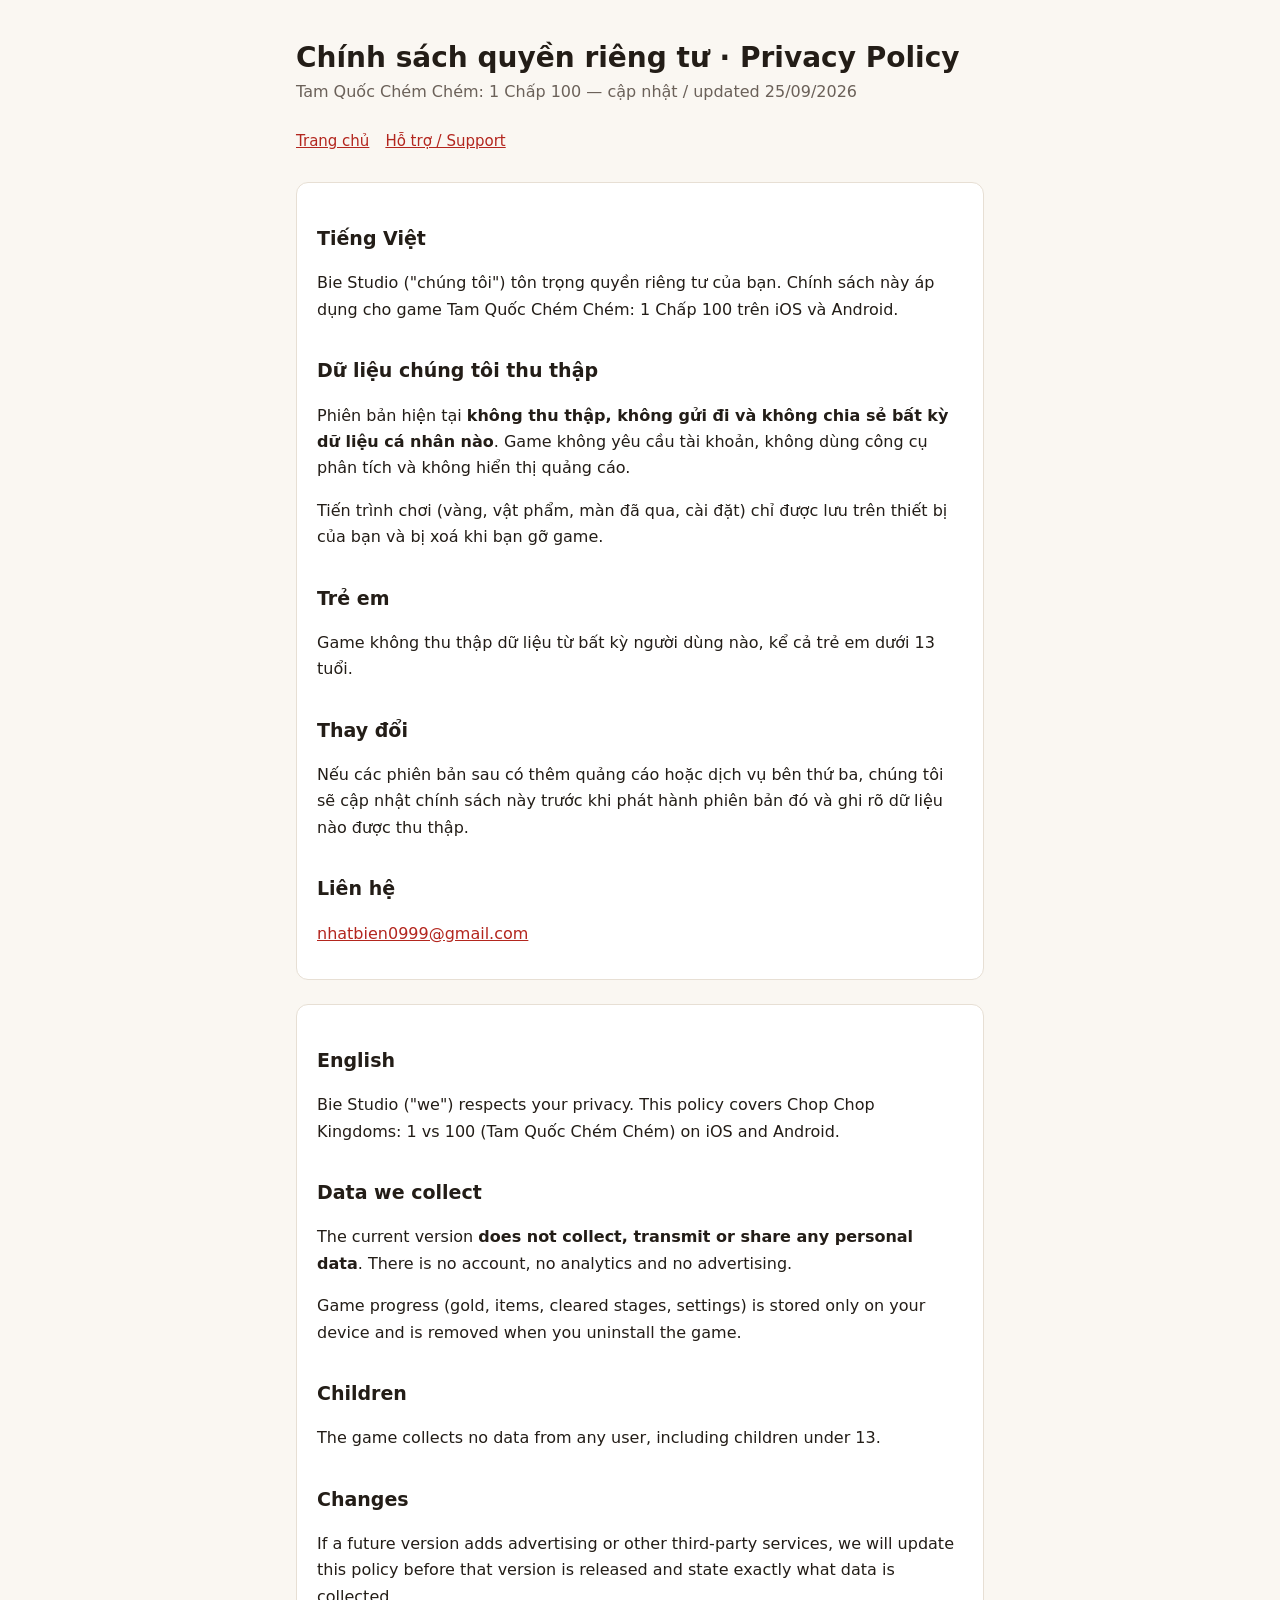
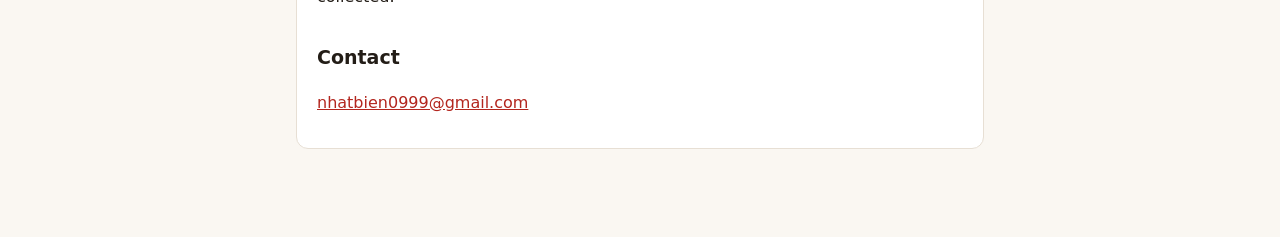
==== privacy.html @ b1596c8c "Support and privacy pages" ====
<!doctype html><html lang="vi"><head><meta charset="utf-8"><meta name="viewport" content="width=device-width,initial-scale=1">
<title>Chính sách quyền riêng tư</title><link rel="stylesheet" href="style.css"></head><body><main>
<h1>Chính sách quyền riêng tư · Privacy Policy</h1><p class="sub">Tam Quốc Chém Chém: 1 Chấp 100 — cập nhật / updated 25/09/2026</p>
<nav><a href="index.html">Trang chủ</a><a href="support.html">Hỗ trợ / Support</a></nav>
<section><h2>Tiếng Việt</h2>
<p>Bie Studio ("chúng tôi") tôn trọng quyền riêng tư của bạn. Chính sách này áp dụng cho game Tam Quốc Chém Chém: 1 Chấp 100 trên iOS và Android.</p>
<h2>Dữ liệu chúng tôi thu thập</h2>
<p>Phiên bản hiện tại <b>không thu thập, không gửi đi và không chia sẻ bất kỳ dữ liệu cá nhân nào</b>. Game không yêu cầu tài khoản, không dùng công cụ phân tích và không hiển thị quảng cáo.</p>
<p>Tiến trình chơi (vàng, vật phẩm, màn đã qua, cài đặt) chỉ được lưu trên thiết bị của bạn và bị xoá khi bạn gỡ game.</p>
<h2>Trẻ em</h2><p>Game không thu thập dữ liệu từ bất kỳ người dùng nào, kể cả trẻ em dưới 13 tuổi.</p>
<h2>Thay đổi</h2><p>Nếu các phiên bản sau có thêm quảng cáo hoặc dịch vụ bên thứ ba, chúng tôi sẽ cập nhật chính sách này trước khi phát hành phiên bản đó và ghi rõ dữ liệu nào được thu thập.</p>
<h2>Liên hệ</h2><p><a href="mailto:nhatbien0999@gmail.com">nhatbien0999@gmail.com</a></p></section>
<section><h2>English</h2>
<p>Bie Studio ("we") respects your privacy. This policy covers Chop Chop Kingdoms: 1 vs 100 (Tam Quốc Chém Chém) on iOS and Android.</p>
<h2>Data we collect</h2>
<p>The current version <b>does not collect, transmit or share any personal data</b>. There is no account, no analytics and no advertising.</p>
<p>Game progress (gold, items, cleared stages, settings) is stored only on your device and is removed when you uninstall the game.</p>
<h2>Children</h2><p>The game collects no data from any user, including children under 13.</p>
<h2>Changes</h2><p>If a future version adds advertising or other third-party services, we will update this policy before that version is released and state exactly what data is collected.</p>
<h2>Contact</h2><p><a href="mailto:nhatbien0999@gmail.com">nhatbien0999@gmail.com</a></p></section>
</main></body></html>
---- style.css ----
:root{--bg:#faf7f2;--fg:#231d17;--mut:#6b6159;--ac:#b3261e;--card:#fff;--line:#e7dfd4}
@media (prefers-color-scheme:dark){:root{--bg:#16130f;--fg:#f1ebe3;--mut:#a89d91;--ac:#ff6b5e;--card:#211c17;--line:#342c24}}
*{box-sizing:border-box}body{margin:0;background:var(--bg);color:var(--fg);font:16px/1.65 -apple-system,system-ui,"Segoe UI",Roboto,sans-serif}
main{max-width:720px;margin:0 auto;padding:40px 16px 64px}h1{font-size:28px;line-height:1.25;margin:0 0 4px}h2{font-size:19px;margin:32px 0 8px}
.sub{color:var(--mut);margin:0 0 24px}a{color:var(--ac)}nav{display:flex;gap:16px;flex-wrap:wrap;margin-bottom:28px;font-size:15px}
section{background:var(--card);border:1px solid var(--line);border-radius:12px;padding:8px 20px 16px;margin-bottom:24px}ul{padding-left:20px}
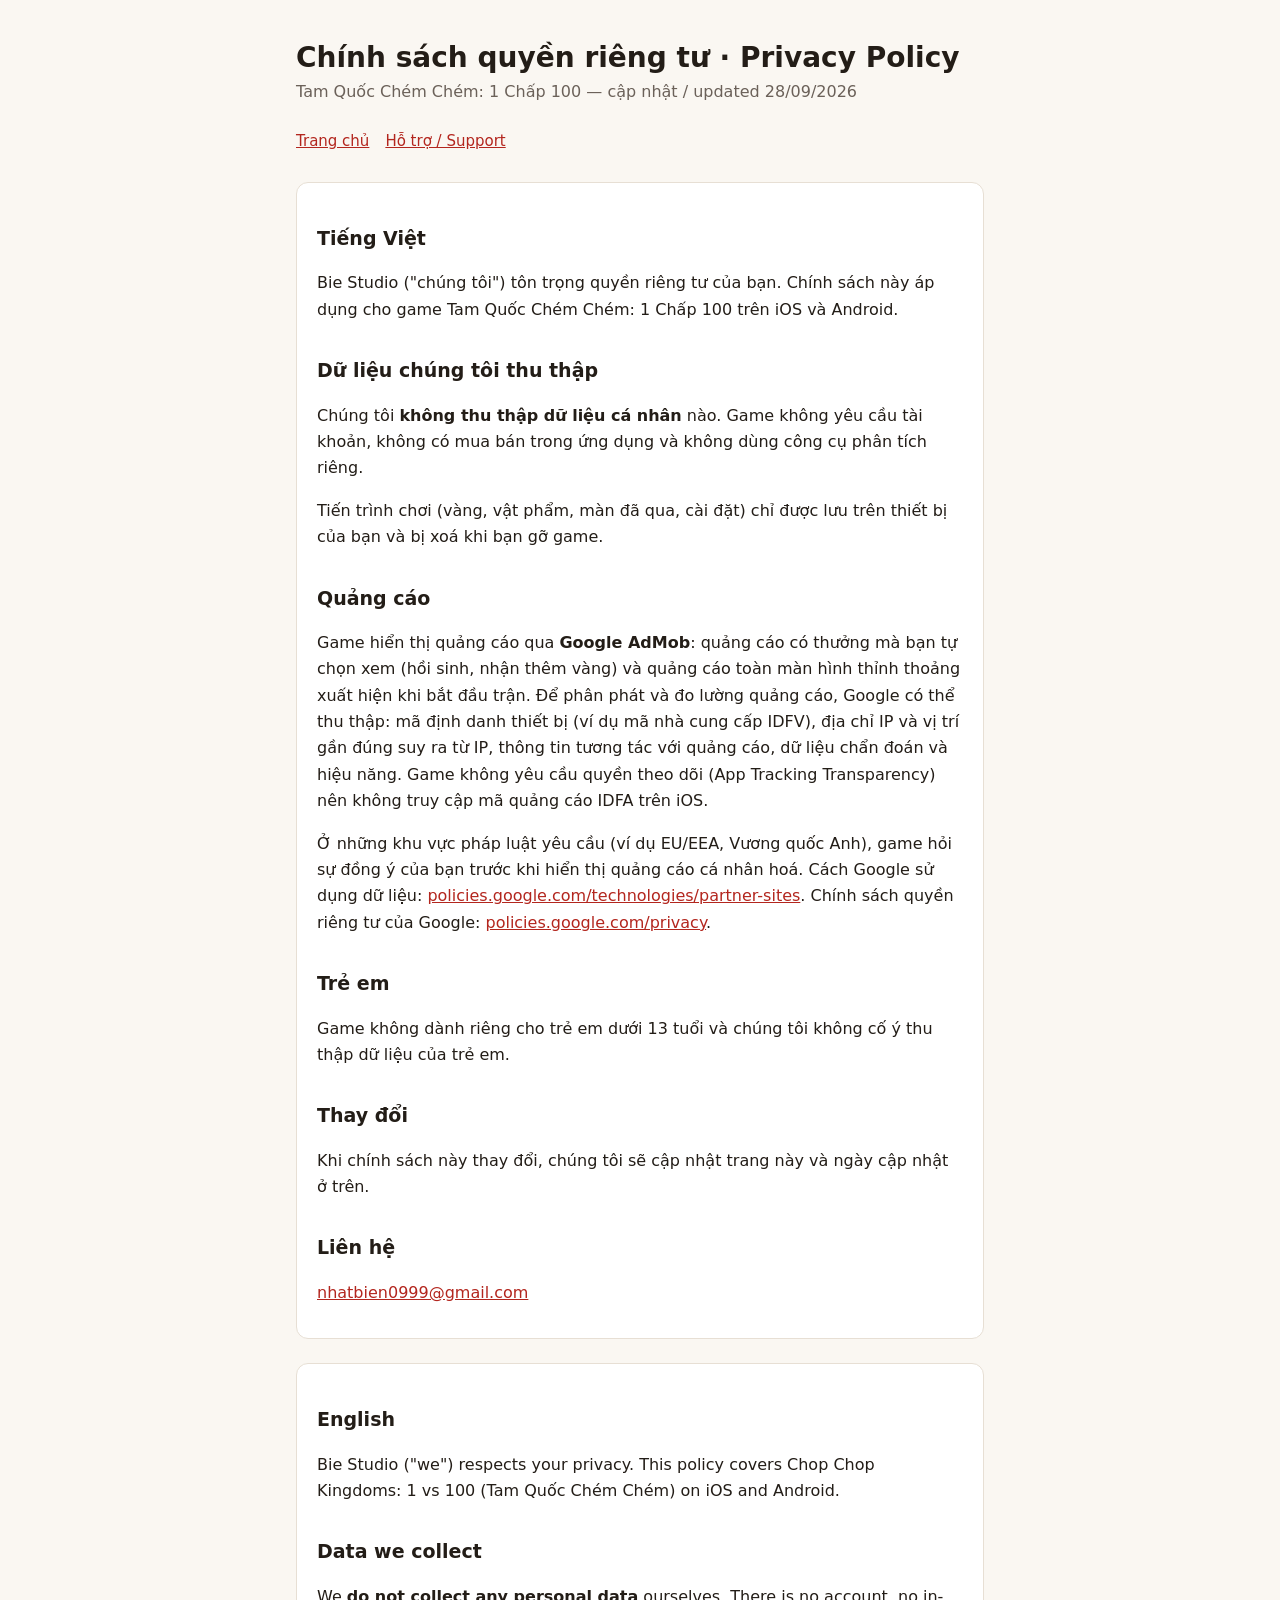
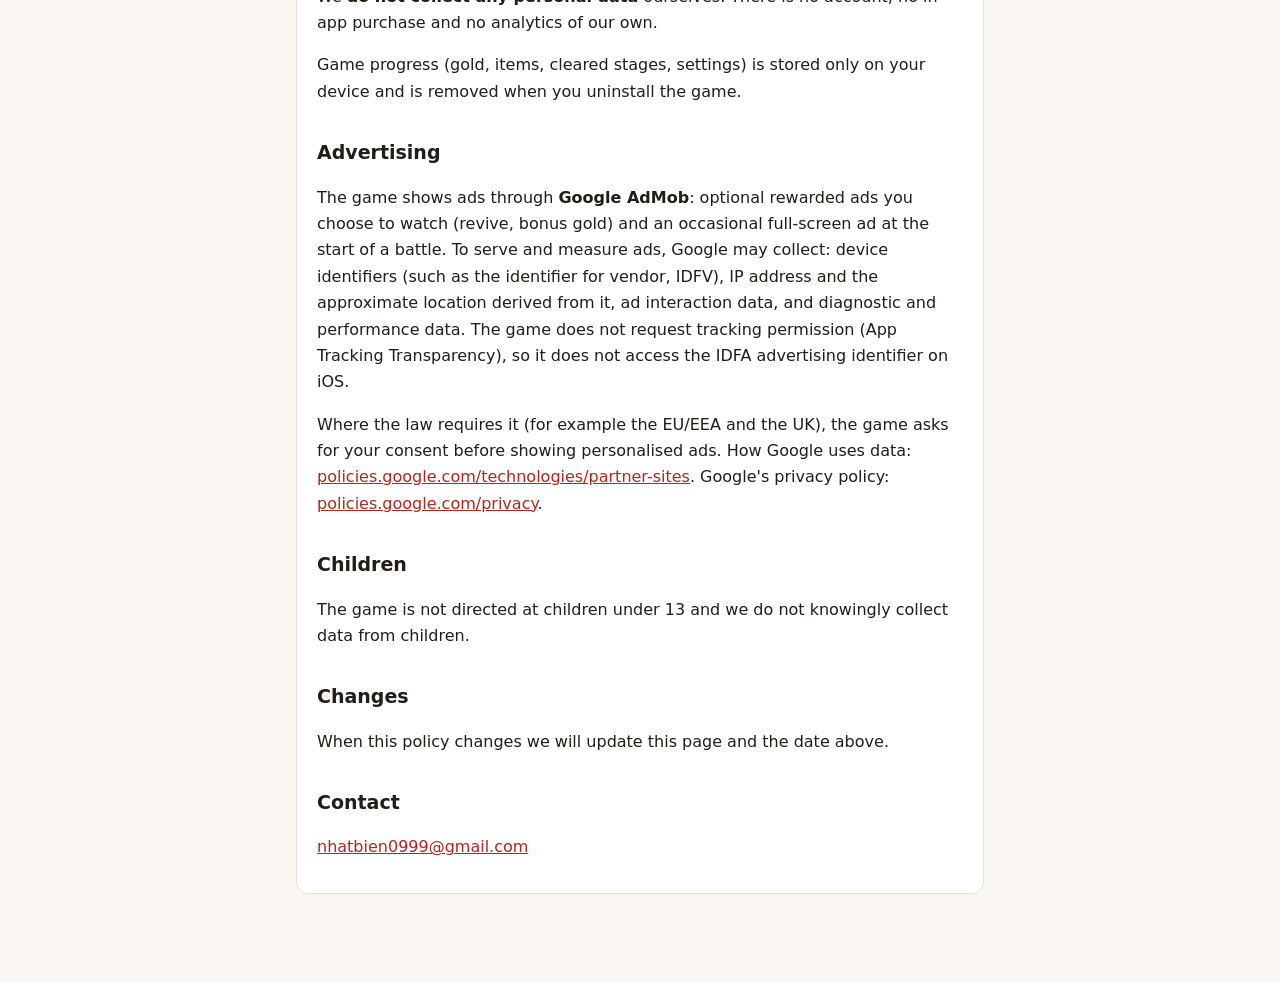
==== commit 28e8e717: "Privacy policy: disclose Google AdMob advertising" ====
--- a/privacy.html
+++ b/privacy.html
@@ -1,21 +1,27 @@
 <!doctype html><html lang="vi"><head><meta charset="utf-8"><meta name="viewport" content="width=device-width,initial-scale=1">
 <title>Chính sách quyền riêng tư</title><link rel="stylesheet" href="style.css"></head><body><main>
-<h1>Chính sách quyền riêng tư · Privacy Policy</h1><p class="sub">Tam Quốc Chém Chém: 1 Chấp 100 — cập nhật / updated 25/09/2026</p>
+<h1>Chính sách quyền riêng tư · Privacy Policy</h1><p class="sub">Tam Quốc Chém Chém: 1 Chấp 100 — cập nhật / updated 28/09/2026</p>
 <nav><a href="index.html">Trang chủ</a><a href="support.html">Hỗ trợ / Support</a></nav>
 <section><h2>Tiếng Việt</h2>
 <p>Bie Studio ("chúng tôi") tôn trọng quyền riêng tư của bạn. Chính sách này áp dụng cho game Tam Quốc Chém Chém: 1 Chấp 100 trên iOS và Android.</p>
 <h2>Dữ liệu chúng tôi thu thập</h2>
-<p>Phiên bản hiện tại <b>không thu thập, không gửi đi và không chia sẻ bất kỳ dữ liệu cá nhân nào</b>. Game không yêu cầu tài khoản, không dùng công cụ phân tích và không hiển thị quảng cáo.</p>
+<p>Chúng tôi <b>không thu thập dữ liệu cá nhân</b> nào. Game không yêu cầu tài khoản, không có mua bán trong ứng dụng và không dùng công cụ phân tích riêng.</p>
 <p>Tiến trình chơi (vàng, vật phẩm, màn đã qua, cài đặt) chỉ được lưu trên thiết bị của bạn và bị xoá khi bạn gỡ game.</p>
-<h2>Trẻ em</h2><p>Game không thu thập dữ liệu từ bất kỳ người dùng nào, kể cả trẻ em dưới 13 tuổi.</p>
-<h2>Thay đổi</h2><p>Nếu các phiên bản sau có thêm quảng cáo hoặc dịch vụ bên thứ ba, chúng tôi sẽ cập nhật chính sách này trước khi phát hành phiên bản đó và ghi rõ dữ liệu nào được thu thập.</p>
+<h2>Quảng cáo</h2>
+<p>Game hiển thị quảng cáo qua <b>Google AdMob</b>: quảng cáo có thưởng mà bạn tự chọn xem (hồi sinh, nhận thêm vàng) và quảng cáo toàn màn hình thỉnh thoảng xuất hiện khi bắt đầu trận. Để phân phát và đo lường quảng cáo, Google có thể thu thập: mã định danh thiết bị (ví dụ mã nhà cung cấp IDFV), địa chỉ IP và vị trí gần đúng suy ra từ IP, thông tin tương tác với quảng cáo, dữ liệu chẩn đoán và hiệu năng. Game không yêu cầu quyền theo dõi (App Tracking Transparency) nên không truy cập mã quảng cáo IDFA trên iOS.</p>
+<p>Ở những khu vực pháp luật yêu cầu (ví dụ EU/EEA, Vương quốc Anh), game hỏi sự đồng ý của bạn trước khi hiển thị quảng cáo cá nhân hoá. Cách Google sử dụng dữ liệu: <a href="https://policies.google.com/technologies/partner-sites">policies.google.com/technologies/partner-sites</a>. Chính sách quyền riêng tư của Google: <a href="https://policies.google.com/privacy">policies.google.com/privacy</a>.</p>
+<h2>Trẻ em</h2><p>Game không dành riêng cho trẻ em dưới 13 tuổi và chúng tôi không cố ý thu thập dữ liệu của trẻ em.</p>
+<h2>Thay đổi</h2><p>Khi chính sách này thay đổi, chúng tôi sẽ cập nhật trang này và ngày cập nhật ở trên.</p>
 <h2>Liên hệ</h2><p><a href="mailto:nhatbien0999@gmail.com">nhatbien0999@gmail.com</a></p></section>
 <section><h2>English</h2>
 <p>Bie Studio ("we") respects your privacy. This policy covers Chop Chop Kingdoms: 1 vs 100 (Tam Quốc Chém Chém) on iOS and Android.</p>
 <h2>Data we collect</h2>
-<p>The current version <b>does not collect, transmit or share any personal data</b>. There is no account, no analytics and no advertising.</p>
+<p>We <b>do not collect any personal data</b> ourselves. There is no account, no in-app purchase and no analytics of our own.</p>
 <p>Game progress (gold, items, cleared stages, settings) is stored only on your device and is removed when you uninstall the game.</p>
-<h2>Children</h2><p>The game collects no data from any user, including children under 13.</p>
-<h2>Changes</h2><p>If a future version adds advertising or other third-party services, we will update this policy before that version is released and state exactly what data is collected.</p>
+<h2>Advertising</h2>
+<p>The game shows ads through <b>Google AdMob</b>: optional rewarded ads you choose to watch (revive, bonus gold) and an occasional full-screen ad at the start of a battle. To serve and measure ads, Google may collect: device identifiers (such as the identifier for vendor, IDFV), IP address and the approximate location derived from it, ad interaction data, and diagnostic and performance data. The game does not request tracking permission (App Tracking Transparency), so it does not access the IDFA advertising identifier on iOS.</p>
+<p>Where the law requires it (for example the EU/EEA and the UK), the game asks for your consent before showing personalised ads. How Google uses data: <a href="https://policies.google.com/technologies/partner-sites">policies.google.com/technologies/partner-sites</a>. Google's privacy policy: <a href="https://policies.google.com/privacy">policies.google.com/privacy</a>.</p>
+<h2>Children</h2><p>The game is not directed at children under 13 and we do not knowingly collect data from children.</p>
+<h2>Changes</h2><p>When this policy changes we will update this page and the date above.</p>
 <h2>Contact</h2><p><a href="mailto:nhatbien0999@gmail.com">nhatbien0999@gmail.com</a></p></section>
 </main></body></html>
